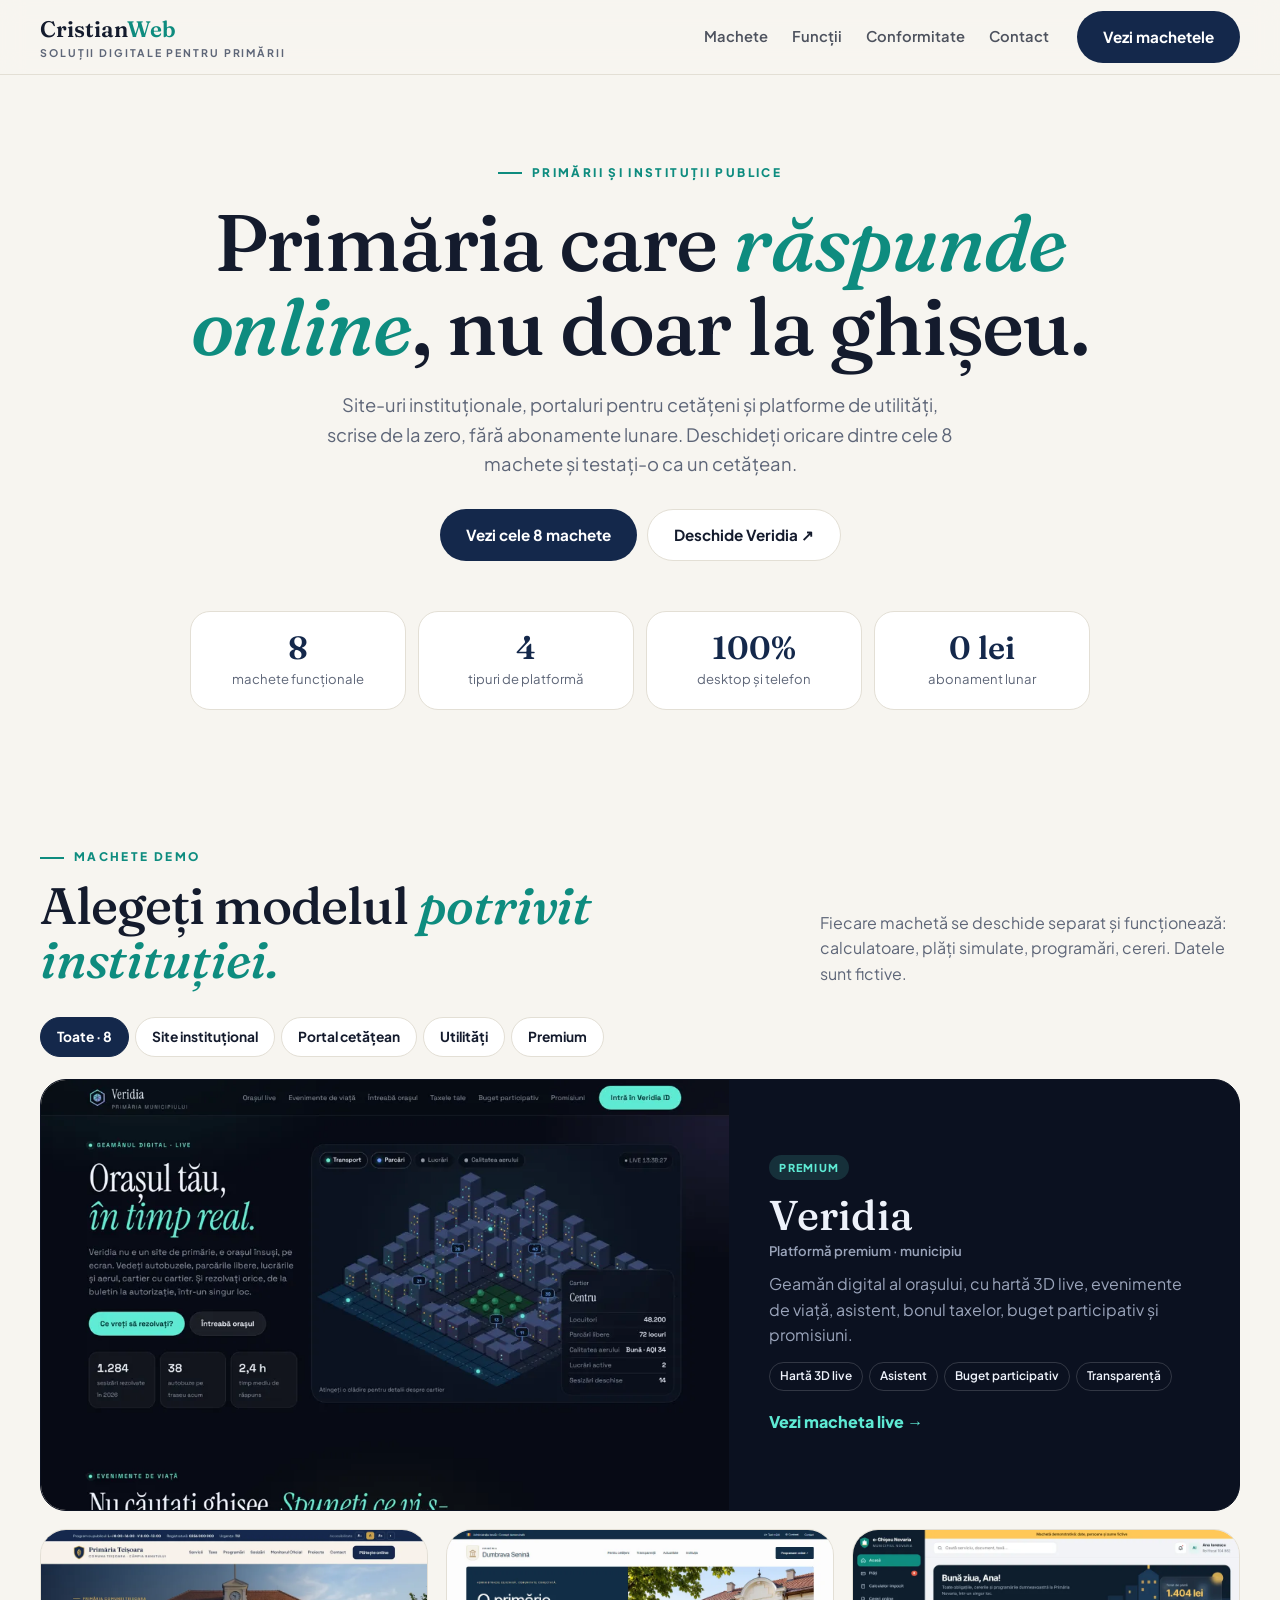
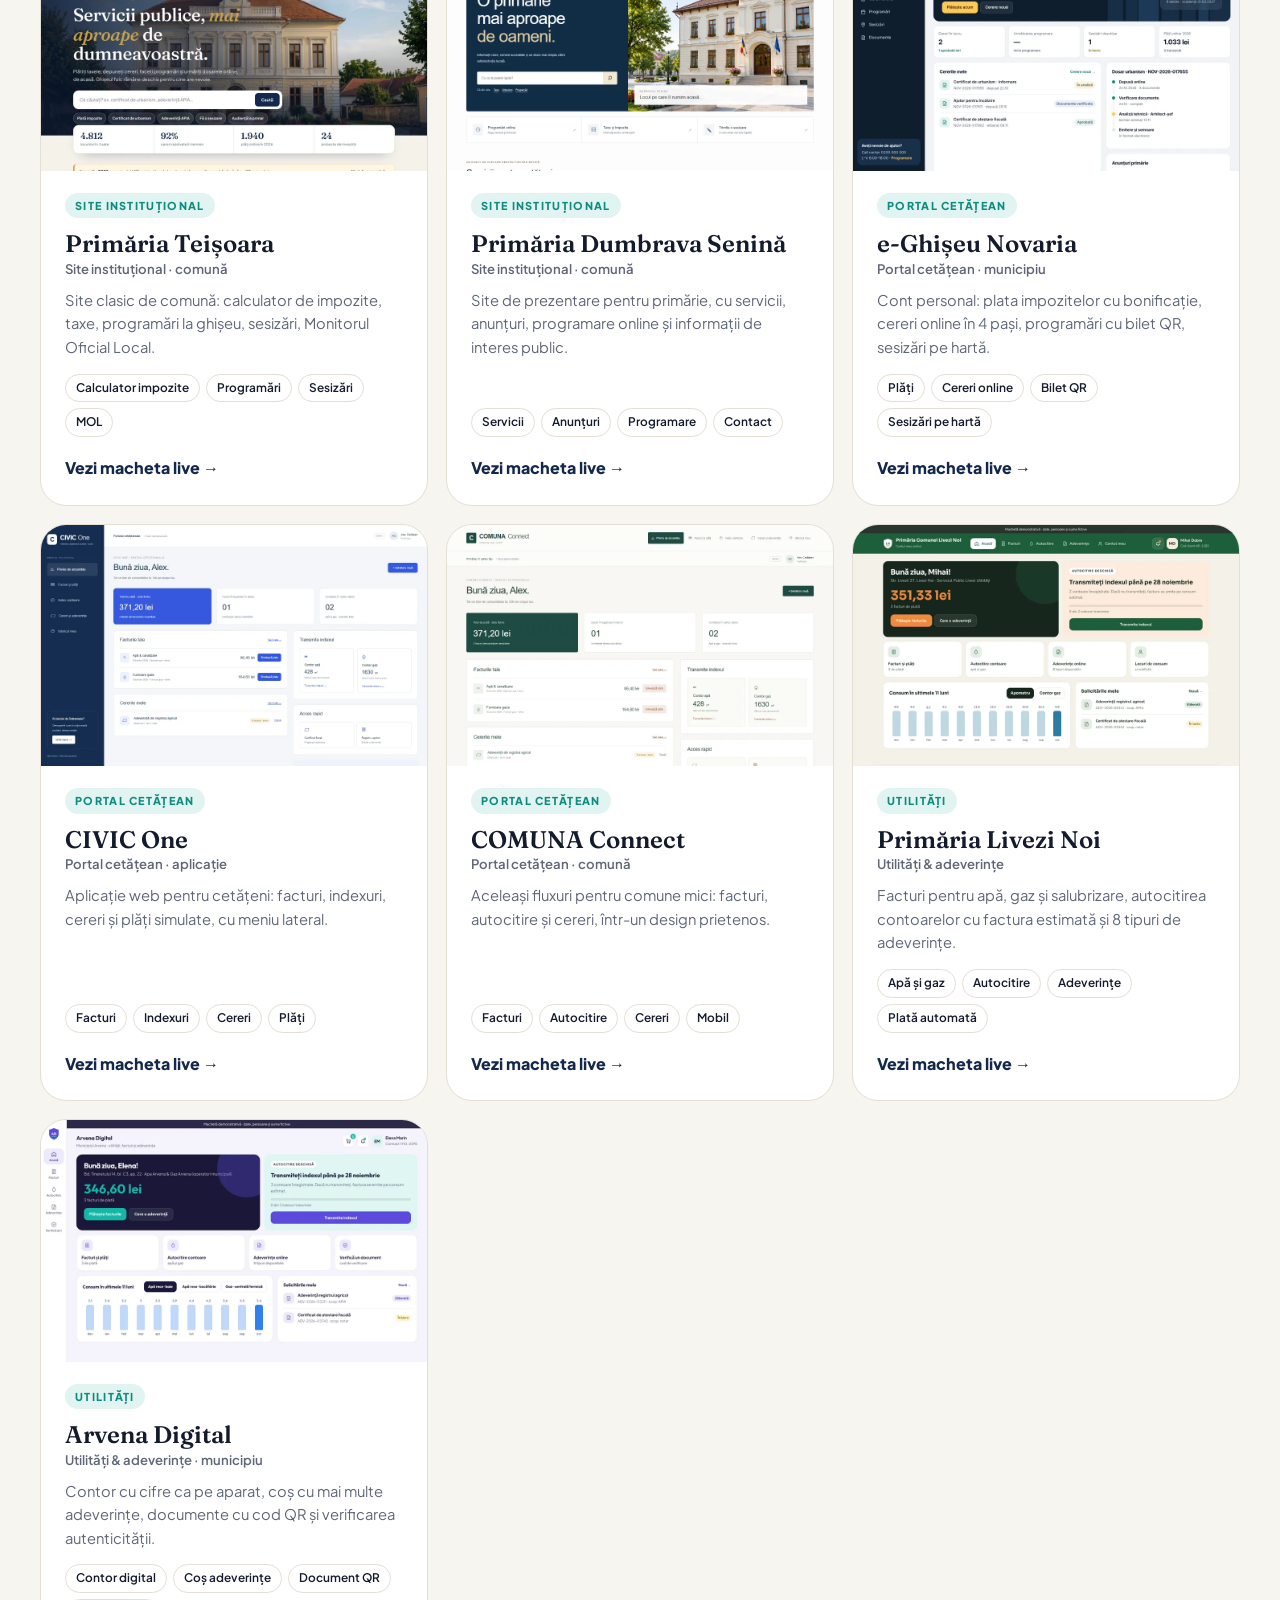
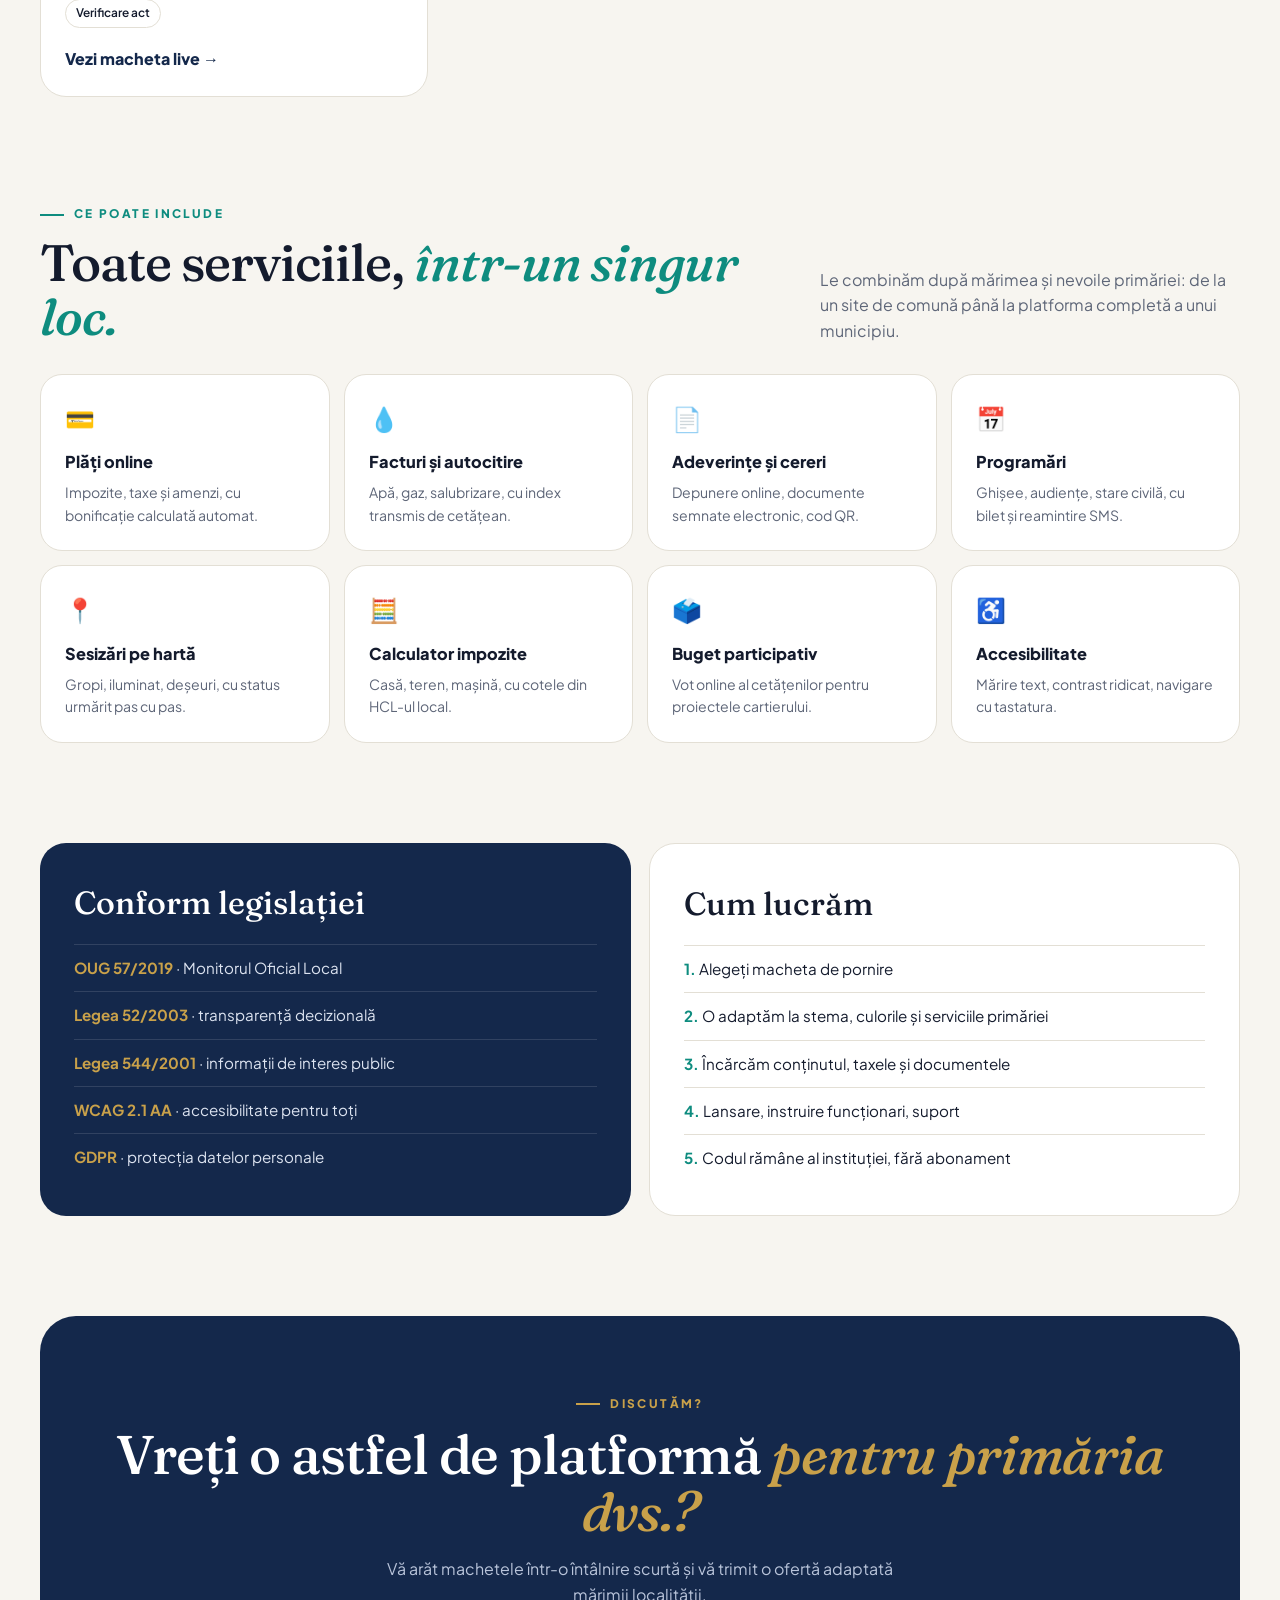
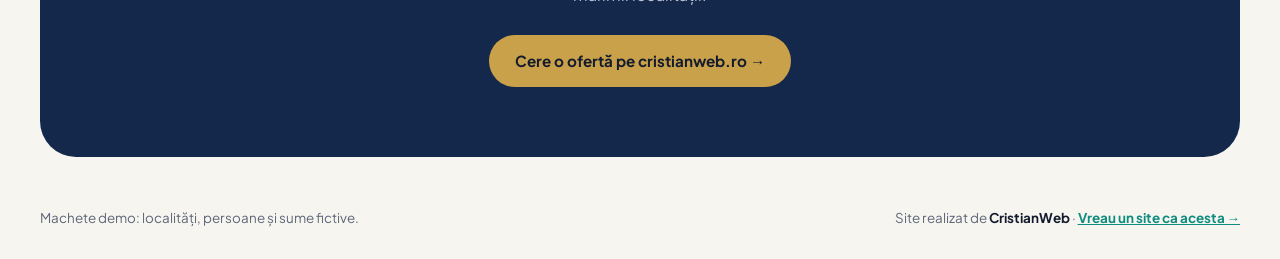
==== index.html @ fa4a3ae9 "Site machete primării" ====
<!DOCTYPE html><html lang="ro"><head><meta charset="utf-8"><meta name="viewport" content="width=device-width,initial-scale=1"><meta name="robots" content="noindex,nofollow"><title>Machete pentru primării — CristianWeb</title><meta name="description" content="8 machete demo pentru primării: site-uri instituționale, portaluri cetățean, utilități și o platformă premium."><style>@font-face{font-family:'Fra';font-style:normal;font-weight:500;font-display:swap;src:url([data-uri]) format('woff2');unicode-range:U+0100-02BA,U+02BD-02C5,U+02C7-02CC,U+02CE-02D7,U+02DD-02FF,U+0304,U+0308,U+0329,U+1D00-1DBF,U+1E00-1E9F,U+1EF2-1EFF,U+2020,U+20A0-20AB,U+20AD-20C0,U+2113,U+2C60-2C7F,U+A720-A7FF;}
@font-face{font-family:'Fra';font-style:normal;font-weight:500;font-display:swap;src:url([data-uri]) format('woff2');unicode-range:U+0000-00FF,U+0131,U+0152-0153,U+02BB-02BC,U+02C6,U+02DA,U+02DC,U+0304,U+0308,U+0329,U+2000-206F,U+20AC,U+2122,U+2191,U+2193,U+2212,U+2215,U+FEFF,U+FFFD;}
@font-face{font-family:'Fra';font-style:normal;font-weight:600;font-display:swap;src:url([data-uri]) format('woff2');unicode-range:U+0100-02BA,U+02BD-02C5,U+02C7-02CC,U+02CE-02D7,U+02DD-02FF,U+0304,U+0308,U+0329,U+1D00-1DBF,U+1E00-1E9F,U+1EF2-1EFF,U+2020,U+20A0-20AB,U+20AD-20C0,U+2113,U+2C60-2C7F,U+A720-A7FF;}
@font-face{font-family:'Fra';font-style:normal;font-weight:600;font-display:swap;src:url([data-uri]) format('woff2');unicode-range:U+0000-00FF,U+0131,U+0152-0153,U+02BB-02BC,U+02C6,U+02DA,U+02DC,U+0304,U+0308,U+0329,U+2000-206F,U+20AC,U+2122,U+2191,U+2193,U+2212,U+2215,U+FEFF,U+FFFD;}
@font-face{font-family:'Fra';font-style:italic;font-weight:500;font-display:swap;src:url([data-uri]) format('woff2');unicode-range:U+0100-02BA,U+02BD-02C5,U+02C7-02CC,U+02CE-02D7,U+02DD-02FF,U+0304,U+0308,U+0329,U+1D00-1DBF,U+1E00-1E9F,U+1EF2-1EFF,U+2020,U+20A0-20AB,U+20AD-20C0,U+2113,U+2C60-2C7F,U+A720-A7FF;}
@font-face{font-family:'Fra';font-style:italic;font-weight:500;font-display:swap;src:url([data-uri]) format('woff2');unicode-range:U+0000-00FF,U+0131,U+0152-0153,U+02BB-02BC,U+02C6,U+02DA,U+02DC,U+0304,U+0308,U+0329,U+2000-206F,U+20AC,U+2122,U+2191,U+2193,U+2212,U+2215,U+FEFF,U+FFFD;}
@font-face{font-family:'PJ';font-style:normal;font-weight:400;font-display:swap;src:url([data-uri]) format('woff2');unicode-range:U+0100-02BA,U+02BD-02C5,U+02C7-02CC,U+02CE-02D7,U+02DD-02FF,U+0304,U+0308,U+0329,U+1D00-1DBF,U+1E00-1E9F,U+1EF2-1EFF,U+2020,U+20A0-20AB,U+20AD-20C0,U+2113,U+2C60-2C7F,U+A720-A7FF;}
@font-face{font-family:'PJ';font-style:normal;font-weight:400;font-display:swap;src:url([data-uri]) format('woff2');unicode-range:U+0000-00FF,U+0131,U+0152-0153,U+02BB-02BC,U+02C6,U+02DA,U+02DC,U+0304,U+0308,U+0329,U+2000-206F,U+20AC,U+2122,U+2191,U+2193,U+2212,U+2215,U+FEFF,U+FFFD;}
@font-face{font-family:'PJ';font-style:normal;font-weight:500;font-display:swap;src:url([data-uri]) format('woff2');unicode-range:U+0100-02BA,U+02BD-02C5,U+02C7-02CC,U+02CE-02D7,U+02DD-02FF,U+0304,U+0308,U+0329,U+1D00-1DBF,U+1E00-1E9F,U+1EF2-1EFF,U+2020,U+20A0-20AB,U+20AD-20C0,U+2113,U+2C60-2C7F,U+A720-A7FF;}
@font-face{font-family:'PJ';font-style:normal;font-weight:500;font-display:swap;src:url([data-uri]) format('woff2');unicode-range:U+0000-00FF,U+0131,U+0152-0153,U+02BB-02BC,U+02C6,U+02DA,U+02DC,U+0304,U+0308,U+0329,U+2000-206F,U+20AC,U+2122,U+2191,U+2193,U+2212,U+2215,U+FEFF,U+FFFD;}
@font-face{font-family:'PJ';font-style:normal;font-weight:600;font-display:swap;src:url([data-uri]) format('woff2');unicode-range:U+0100-02BA,U+02BD-02C5,U+02C7-02CC,U+02CE-02D7,U+02DD-02FF,U+0304,U+0308,U+0329,U+1D00-1DBF,U+1E00-1E9F,U+1EF2-1EFF,U+2020,U+20A0-20AB,U+20AD-20C0,U+2113,U+2C60-2C7F,U+A720-A7FF;}
@font-face{font-family:'PJ';font-style:normal;font-weight:600;font-display:swap;src:url([data-uri]) format('woff2');unicode-range:U+0000-00FF,U+0131,U+0152-0153,U+02BB-02BC,U+02C6,U+02DA,U+02DC,U+0304,U+0308,U+0329,U+2000-206F,U+20AC,U+2122,U+2191,U+2193,U+2212,U+2215,U+FEFF,U+FFFD;}
@font-face{font-family:'PJ';font-style:normal;font-weight:700;font-display:swap;src:url([data-uri]) format('woff2');unicode-range:U+0100-02BA,U+02BD-02C5,U+02C7-02CC,U+02CE-02D7,U+02DD-02FF,U+0304,U+0308,U+0329,U+1D00-1DBF,U+1E00-1E9F,U+1EF2-1EFF,U+2020,U+20A0-20AB,U+20AD-20C0,U+2113,U+2C60-2C7F,U+A720-A7FF;}
@font-face{font-family:'PJ';font-style:normal;font-weight:700;font-display:swap;src:url([data-uri]) format('woff2');unicode-range:U+0000-00FF,U+0131,U+0152-0153,U+02BB-02BC,U+02C6,U+02DA,U+02DC,U+0304,U+0308,U+0329,U+2000-206F,U+20AC,U+2122,U+2191,U+2193,U+2212,U+2215,U+FEFF,U+FFFD;}
@font-face{font-family:'PJ';font-style:normal;font-weight:800;font-display:swap;src:url([data-uri]) format('woff2');unicode-range:U+0100-02BA,U+02BD-02C5,U+02C7-02CC,U+02CE-02D7,U+02DD-02FF,U+0304,U+0308,U+0329,U+1D00-1DBF,U+1E00-1E9F,U+1EF2-1EFF,U+2020,U+20A0-20AB,U+20AD-20C0,U+2113,U+2C60-2C7F,U+A720-A7FF;}
@font-face{font-family:'PJ';font-style:normal;font-weight:800;font-display:swap;src:url([data-uri]) format('woff2');unicode-range:U+0000-00FF,U+0131,U+0152-0153,U+02BB-02BC,U+02C6,U+02DA,U+02DC,U+0304,U+0308,U+0329,U+2000-206F,U+20AC,U+2122,U+2191,U+2193,U+2212,U+2215,U+FEFF,U+FFFD;}

:root{--bg:#F7F5F0;--sf:#fff;--tx:#141B2D;--mu:#5E6678;--ln:#E3DFD5;--nv:#14284B;--ac:#0E8C7F;--acl:#E2F4F1;--go:#C9A14A}
*,*::before,*::after{box-sizing:border-box}html{scroll-behavior:smooth}
body{margin:0;background:var(--bg);color:var(--tx);font-family:PJ,sans-serif;font-size:16px;line-height:1.6;-webkit-font-smoothing:antialiased}
h1,h2,h3,p{margin:0}a{color:inherit}button{font:inherit;cursor:pointer;color:inherit}:focus-visible{outline:3px solid var(--go);outline-offset:2px}
.sf{font-family:Fra,serif;font-weight:500;letter-spacing:-.02em;line-height:1.05}.sf em{font-style:italic;color:var(--ac)}
.wrap{max-width:1280px;margin:0 auto;padding:0 40px}
.ey{display:inline-flex;align-items:center;gap:10px;font-size:.74rem;letter-spacing:.2em;text-transform:uppercase;font-weight:800;color:var(--ac)}.ey::before{content:"";width:24px;height:2px;background:currentColor}
.btn{display:inline-flex;align-items:center;justify-content:center;gap:10px;height:52px;padding:0 26px;border-radius:99px;border:0;font-weight:700;font-size:.95rem;white-space:nowrap;text-decoration:none;transition:.2s}
.btn-n{background:var(--nv);color:#fff}.btn-n:hover{background:#1D3A6B}.btn-o{border:1.5px solid var(--ln);background:var(--sf)}
.nv{position:sticky;top:0;z-index:40;background:rgba(247,245,240,.88);backdrop-filter:blur(12px);border-bottom:1px solid var(--ln)}.nv .wrap{height:74px;display:flex;align-items:center;gap:28px}
.lg{margin-right:auto;text-decoration:none;font-family:Fra,serif;font-weight:600;font-size:1.4rem}.lg span{color:var(--ac)}.lg small{display:block;font-family:PJ;font-size:.66rem;letter-spacing:.18em;text-transform:uppercase;color:var(--mu);font-weight:700;margin-top:-2px}
.lk{display:flex;gap:24px;font-size:.92rem;font-weight:600}.lk a{text-decoration:none;opacity:.75}.lk a:hover{opacity:1}
.hb{display:none;width:46px;height:46px;border-radius:14px;border:1px solid var(--ln);background:var(--sf);flex-direction:column;gap:4px;align-items:center;justify-content:center}.hb i{width:18px;height:2px;background:var(--tx)}
.mm{position:fixed;inset:0;z-index:90;background:var(--nv);color:#fff;display:none;flex-direction:column;padding:20px 22px 30px}.mm.on{display:flex}.mm .x{align-self:flex-end;width:46px;height:46px;border-radius:50%;border:1px solid rgba(255,255,255,.3);background:none;color:#fff;font-size:1.2rem}
.mm nav{display:flex;flex-direction:column;margin-top:20px}.mm nav a{font-family:Fra,serif;font-size:2.2rem;text-decoration:none;padding:8px 0;border-bottom:1px solid rgba(255,255,255,.14)}.mm .btn{margin-top:auto;background:var(--go);color:var(--tx)}
.hero{padding:80px 0 30px;text-align:center}.hero h1{font-size:5rem;max-width:1000px;margin:18px auto 22px}.hero p{font-size:1.15rem;color:var(--mu);max-width:640px;margin:0 auto}
.hero .b{display:flex;gap:10px;justify-content:center;flex-wrap:wrap;margin-top:30px}
.st{display:grid;grid-template-columns:repeat(4,minmax(0,1fr));gap:12px;max-width:900px;margin:50px auto 0}.st div{background:var(--sf);border:1px solid var(--ln);border-radius:20px;padding:18px}.st b{display:block;font-family:Fra,serif;font-size:2rem;color:var(--nv);line-height:1.1}.st span{font-size:.82rem;color:var(--mu)}
section{padding:100px 0 0}.sh{display:flex;justify-content:space-between;align-items:flex-end;gap:40px;margin-bottom:30px}.sh h2{font-size:3.2rem;margin-top:12px;max-width:720px}.sh p{color:var(--mu);max-width:420px}
.flt{display:flex;gap:6px;flex-wrap:wrap;margin-bottom:22px}.flt button{height:40px;padding:0 16px;border-radius:99px;border:1.5px solid var(--ln);background:var(--sf);font-weight:700;font-size:.86rem}.flt button.on{background:var(--nv);border-color:var(--nv);color:#fff}
.gr{display:grid;grid-template-columns:repeat(3,minmax(0,1fr));gap:18px}
.cd{background:var(--sf);border:1px solid var(--ln);border-radius:26px;overflow:hidden;display:flex;flex-direction:column;transition:.25s}.cd:hover{transform:translateY(-4px);box-shadow:0 30px 60px -36px rgba(20,40,75,.45)}
.cd .sh{display:block;position:relative;margin:0;aspect-ratio:1.6;overflow:hidden;background:#E9E5DA}.cd img{width:100%;height:100%;object-fit:cover;object-position:top;display:block;transition:transform .6s}.cd:hover img{transform:scale(1.04)}
.cd .op{position:absolute;right:14px;bottom:14px;background:rgba(20,40,75,.9);color:#fff;font-size:.8rem;font-weight:700;padding:8px 14px;border-radius:99px;opacity:0;transition:.25s}.cd:hover .op{opacity:1}
.bd{padding:22px 24px 24px;display:flex;flex-direction:column;flex:1}.ct{align-self:flex-start;font-size:.68rem;font-weight:800;letter-spacing:.12em;text-transform:uppercase;background:var(--acl);color:var(--ac);border-radius:99px;padding:4px 10px;margin-bottom:12px}
.bd h3{font-family:Fra,serif;font-weight:600;font-size:1.5rem;line-height:1.15}.bd small{color:var(--mu);font-size:.82rem;font-weight:600}.bd p{color:var(--mu);font-size:.92rem;margin-top:10px;flex:1}
.tg{display:flex;flex-wrap:wrap;gap:6px;margin-top:14px}.tg span{font-size:.74rem;font-weight:600;border:1px solid var(--ln);border-radius:99px;padding:4px 10px}
.ln{margin-top:18px;font-weight:800;color:var(--nv);text-decoration:none}.ln:hover{color:var(--ac)}
.cd.big{grid-column:1/-1;display:grid;grid-template-columns:minmax(0,1.35fr) minmax(0,1fr);background:#0B1120;color:#EEF2FA;border-color:#0B1120}
.cd.big .sh{aspect-ratio:auto;min-height:420px}.cd.big .bd{padding:40px;justify-content:center}.cd.big .ct{background:rgba(94,234,212,.14);color:#5EEAD4}.cd.big h3{font-size:2.6rem;font-weight:500}.cd.big small,.cd.big p{color:#9AA4BA}.cd.big p{flex:none;font-size:1rem}
.cd.big .tg span{border-color:rgba(255,255,255,.16)}.cd.big .ln{color:#5EEAD4}.cd.hide{display:none}
.ft{display:grid;grid-template-columns:repeat(4,minmax(0,1fr));gap:14px}.ft div{background:var(--sf);border:1px solid var(--ln);border-radius:22px;padding:24px}.ft i{font-style:normal;font-size:1.5rem}.ft h3{font-size:1.02rem;font-weight:800;margin:12px 0 6px}.ft p{font-size:.88rem;color:var(--mu)}
.lw{display:grid;grid-template-columns:minmax(0,1fr) minmax(0,1fr);gap:18px}.lw div{background:var(--nv);color:#DCE3F0;border-radius:26px;padding:34px}.lw h3{font-family:Fra,serif;font-size:2rem;color:#fff;margin-bottom:16px;font-weight:500}
.lw ul{list-style:none;padding:0;margin:0}.lw li{padding:11px 0;border-top:1px solid rgba(255,255,255,.12);font-size:.95rem}.lw li b{color:var(--go)}
.lw div:last-child{background:var(--sf);color:var(--tx);border:1px solid var(--ln)}.lw div:last-child h3{color:var(--tx)}.lw div:last-child li{border-color:var(--ln)}.lw div:last-child li b{color:var(--ac)}
.cta{margin:100px 0 0;background:var(--nv);color:#fff;border-radius:36px;padding:70px 40px;text-align:center}.cta h2{font-size:3.4rem}.cta h2 em{color:var(--go)}.cta p{color:#B9C4DA;max-width:560px;margin:16px auto 28px}.cta .btn{background:var(--go);color:var(--tx)}
footer{padding:50px 0 30px;font-size:.84rem;color:var(--mu)}footer .wrap{display:flex;justify-content:space-between;gap:16px;flex-wrap:wrap}footer b{color:var(--tx)}footer a{color:var(--ac);font-weight:700}
@media(max-width:1100px){.gr{grid-template-columns:repeat(2,minmax(0,1fr))}.ft{grid-template-columns:repeat(2,minmax(0,1fr))}.cd.big{grid-template-columns:minmax(0,1fr)}.cd.big .sh{min-height:0;aspect-ratio:1.6}}
@media(max-width:980px){.wrap{padding:0 16px}.lk,.nv .btn{display:none}.hb{display:flex}.nv .wrap{height:64px}
.hero{padding:50px 0 10px}.hero h1{font-size:2.7rem}.hero p{font-size:1rem}.st{grid-template-columns:repeat(2,minmax(0,1fr));margin-top:34px}.st b{font-size:1.6rem}
section{padding-top:70px}.sh{flex-direction:column;align-items:flex-start;gap:10px}.sh h2{font-size:2.3rem}
.gr,.ft,.lw{grid-template-columns:minmax(0,1fr)}.cd.big .bd{padding:24px}.cd.big h3{font-size:2rem}.cd .op{opacity:1}.lw div{padding:24px}
.cta{padding:48px 20px;margin-top:70px;border-radius:26px}.cta h2{font-size:2.3rem}}
</style></head><body><header class="nv"><div class="wrap"><a class="lg" href="#">Cristian<span>Web</span><small>Soluții digitale pentru primării</small></a>
<nav class="lk"><a href="#machete">Machete</a><a href="#functii">Funcții</a><a href="#conformitate">Conformitate</a><a href="#contact">Contact</a></nav>
<a class="btn btn-n" href="#machete">Vezi machetele</a><button class="hb" id="hb" aria-label="Meniu"><i></i><i></i><i></i></button></div></header>
<div class="mm" id="mm"><button class="x" id="mx" aria-label="Închide">✕</button><nav><a href="#machete">Machete</a><a href="#functii">Funcții</a><a href="#conformitate">Conformitate</a><a href="#contact">Contact</a></nav><a class="btn" href="https://cristianweb.ro" target="_blank" rel="noopener">Cere o ofertă</a></div>
<main><div class="hero"><div class="wrap"><span class="ey">Primării și instituții publice</span><h1 class="sf">Primăria care <em>răspunde online</em>, nu doar la ghișeu.</h1>
<p>Site-uri instituționale, portaluri pentru cetățeni și platforme de utilități, scrise de la zero, fără abonamente lunare. Deschideți oricare dintre cele 8 machete și testați-o ca un cetățean.</p>
<div class="b"><a class="btn btn-n" href="#machete">Vezi cele 8 machete</a><a class="btn btn-o" href="veridia/" target="_blank" rel="noopener">Deschide Veridia ↗</a></div>
<div class="st"><div><b>8</b><span>machete funcționale</span></div><div><b>4</b><span>tipuri de platformă</span></div><div><b>100%</b><span>desktop și telefon</span></div><div><b>0 lei</b><span>abonament lunar</span></div></div></div></div>

<section id="machete"><div class="wrap"><div class="sh"><div><span class="ey">Machete demo</span><h2 class="sf">Alegeți modelul <em>potrivit instituției.</em></h2></div><p>Fiecare machetă se deschide separat și funcționează: calculatoare, plăți simulate, programări, cereri. Datele sunt fictive.</p></div>
<div class="flt" id="flt"><button class="on" data-f="all">Toate · 8</button><button data-f="site">Site instituțional</button><button data-f="app">Portal cetățean</button><button data-f="util">Utilități</button><button data-f="prem">Premium</button></div>
<div class="gr" id="gr"><article class="cd big" data-c="prem"><a class="sh" href="veridia/" target="_blank" rel="noopener"><img src="thumbs/veridia.webp" alt="Captură machetă Veridia" loading="lazy" width="960" height="600"><span class="op">Deschide demo ↗</span></a>
<div class="bd"><span class="ct">Premium</span><h3>Veridia</h3><small>Platformă premium · municipiu</small><p>Geamăn digital al orașului, cu hartă 3D live, evenimente de viață, asistent, bonul taxelor, buget participativ și promisiuni.</p><div class="tg"><span>Hartă 3D live</span><span>Asistent</span><span>Buget participativ</span><span>Transparență</span></div><a class="ln" href="veridia/" target="_blank" rel="noopener">Vezi macheta live →</a></div></article><article class="cd" data-c="site"><a class="sh" href="teisoara/" target="_blank" rel="noopener"><img src="thumbs/teisoara.webp" alt="Captură machetă Primăria Teișoara" loading="lazy" width="960" height="600"><span class="op">Deschide demo ↗</span></a>
<div class="bd"><span class="ct">Site instituțional</span><h3>Primăria Teișoara</h3><small>Site instituțional · comună</small><p>Site clasic de comună: calculator de impozite, taxe, programări la ghișeu, sesizări, Monitorul Oficial Local.</p><div class="tg"><span>Calculator impozite</span><span>Programări</span><span>Sesizări</span><span>MOL</span></div><a class="ln" href="teisoara/" target="_blank" rel="noopener">Vezi macheta live →</a></div></article><article class="cd" data-c="site"><a class="sh" href="dumbrava-senina/" target="_blank" rel="noopener"><img src="thumbs/dumbrava-senina.webp" alt="Captură machetă Primăria Dumbrava Senină" loading="lazy" width="960" height="600"><span class="op">Deschide demo ↗</span></a>
<div class="bd"><span class="ct">Site instituțional</span><h3>Primăria Dumbrava Senină</h3><small>Site instituțional · comună</small><p>Site de prezentare pentru primărie, cu servicii, anunțuri, programare online și informații de interes public.</p><div class="tg"><span>Servicii</span><span>Anunțuri</span><span>Programare</span><span>Contact</span></div><a class="ln" href="dumbrava-senina/" target="_blank" rel="noopener">Vezi macheta live →</a></div></article><article class="cd" data-c="app"><a class="sh" href="novaria/" target="_blank" rel="noopener"><img src="thumbs/novaria.webp" alt="Captură machetă e-Ghișeu Novaria" loading="lazy" width="960" height="600"><span class="op">Deschide demo ↗</span></a>
<div class="bd"><span class="ct">Portal cetățean</span><h3>e-Ghișeu Novaria</h3><small>Portal cetățean · municipiu</small><p>Cont personal: plata impozitelor cu bonificație, cereri online în 4 pași, programări cu bilet QR, sesizări pe hartă.</p><div class="tg"><span>Plăți</span><span>Cereri online</span><span>Bilet QR</span><span>Sesizări pe hartă</span></div><a class="ln" href="novaria/" target="_blank" rel="noopener">Vezi macheta live →</a></div></article><article class="cd" data-c="app"><a class="sh" href="civic-one/" target="_blank" rel="noopener"><img src="thumbs/civic-one.webp" alt="Captură machetă CIVIC One" loading="lazy" width="960" height="600"><span class="op">Deschide demo ↗</span></a>
<div class="bd"><span class="ct">Portal cetățean</span><h3>CIVIC One</h3><small>Portal cetățean · aplicație</small><p>Aplicație web pentru cetățeni: facturi, indexuri, cereri și plăți simulate, cu meniu lateral.</p><div class="tg"><span>Facturi</span><span>Indexuri</span><span>Cereri</span><span>Plăți</span></div><a class="ln" href="civic-one/" target="_blank" rel="noopener">Vezi macheta live →</a></div></article><article class="cd" data-c="app"><a class="sh" href="comuna-connect/" target="_blank" rel="noopener"><img src="thumbs/comuna-connect.webp" alt="Captură machetă COMUNA Connect" loading="lazy" width="960" height="600"><span class="op">Deschide demo ↗</span></a>
<div class="bd"><span class="ct">Portal cetățean</span><h3>COMUNA Connect</h3><small>Portal cetățean · comună</small><p>Aceleași fluxuri pentru comune mici: facturi, autocitire și cereri, într-un design prietenos.</p><div class="tg"><span>Facturi</span><span>Autocitire</span><span>Cereri</span><span>Mobil</span></div><a class="ln" href="comuna-connect/" target="_blank" rel="noopener">Vezi macheta live →</a></div></article><article class="cd" data-c="util"><a class="sh" href="livezi-noi/" target="_blank" rel="noopener"><img src="thumbs/livezi-noi.webp" alt="Captură machetă Primăria Livezi Noi" loading="lazy" width="960" height="600"><span class="op">Deschide demo ↗</span></a>
<div class="bd"><span class="ct">Utilități</span><h3>Primăria Livezi Noi</h3><small>Utilități & adeverințe</small><p>Facturi pentru apă, gaz și salubrizare, autocitirea contoarelor cu factura estimată și 8 tipuri de adeverințe.</p><div class="tg"><span>Apă și gaz</span><span>Autocitire</span><span>Adeverințe</span><span>Plată automată</span></div><a class="ln" href="livezi-noi/" target="_blank" rel="noopener">Vezi macheta live →</a></div></article><article class="cd" data-c="util"><a class="sh" href="arvena/" target="_blank" rel="noopener"><img src="thumbs/arvena.webp" alt="Captură machetă Arvena Digital" loading="lazy" width="960" height="600"><span class="op">Deschide demo ↗</span></a>
<div class="bd"><span class="ct">Utilități</span><h3>Arvena Digital</h3><small>Utilități & adeverințe · municipiu</small><p>Contor cu cifre ca pe aparat, coș cu mai multe adeverințe, documente cu cod QR și verificarea autenticității.</p><div class="tg"><span>Contor digital</span><span>Coș adeverințe</span><span>Document QR</span><span>Verificare act</span></div><a class="ln" href="arvena/" target="_blank" rel="noopener">Vezi macheta live →</a></div></article></div></div></section>

<section id="functii"><div class="wrap"><div class="sh"><div><span class="ey">Ce poate include</span><h2 class="sf">Toate serviciile, <em>într-un singur loc.</em></h2></div><p>Le combinăm după mărimea și nevoile primăriei: de la un site de comună până la platforma completă a unui municipiu.</p></div>
<div class="ft"><div><i>💳</i><h3>Plăți online</h3><p>Impozite, taxe și amenzi, cu bonificație calculată automat.</p></div><div><i>💧</i><h3>Facturi și autocitire</h3><p>Apă, gaz, salubrizare, cu index transmis de cetățean.</p></div><div><i>📄</i><h3>Adeverințe și cereri</h3><p>Depunere online, documente semnate electronic, cod QR.</p></div><div><i>📅</i><h3>Programări</h3><p>Ghișee, audiențe, stare civilă, cu bilet și reamintire SMS.</p></div><div><i>📍</i><h3>Sesizări pe hartă</h3><p>Gropi, iluminat, deșeuri, cu status urmărit pas cu pas.</p></div><div><i>🧮</i><h3>Calculator impozite</h3><p>Casă, teren, mașină, cu cotele din HCL-ul local.</p></div><div><i>🗳️</i><h3>Buget participativ</h3><p>Vot online al cetățenilor pentru proiectele cartierului.</p></div><div><i>♿</i><h3>Accesibilitate</h3><p>Mărire text, contrast ridicat, navigare cu tastatura.</p></div></div></div></section>

<section id="conformitate"><div class="wrap"><div class="lw"><div><h3>Conform legislației</h3><ul><li><b>OUG 57/2019</b> · Monitorul Oficial Local</li><li><b>Legea 52/2003</b> · transparență decizională</li><li><b>Legea 544/2001</b> · informații de interes public</li><li><b>WCAG 2.1 AA</b> · accesibilitate pentru toți</li><li><b>GDPR</b> · protecția datelor personale</li></ul></div>
<div><h3>Cum lucrăm</h3><ul><li><b>1.</b> Alegeți macheta de pornire</li><li><b>2.</b> O adaptăm la stema, culorile și serviciile primăriei</li><li><b>3.</b> Încărcăm conținutul, taxele și documentele</li><li><b>4.</b> Lansare, instruire funcționari, suport</li><li><b>5.</b> Codul rămâne al instituției, fără abonament</li></ul></div></div>
<div class="cta" id="contact"><span class="ey" style="color:var(--go)">Discutăm?</span><h2 class="sf" style="margin-top:12px">Vreți o astfel de platformă <em>pentru primăria dvs.?</em></h2><p>Vă arăt machetele într-o întâlnire scurtă și vă trimit o ofertă adaptată mărimii localității.</p><a class="btn" href="https://cristianweb.ro" target="_blank" rel="noopener">Cere o ofertă pe cristianweb.ro →</a></div></div></section></main>
<footer><div class="wrap"><span>Machete demo: localități, persoane și sume fictive.</span><span>Site realizat de <b>CristianWeb</b> · <a href="https://cristianweb.ro" target="_blank" rel="noopener">Vreau un site ca acesta →</a></span></div></footer><script>const $=s=>document.querySelector(s),$$=s=>[...document.querySelectorAll(s)];
$('#hb').onclick=()=>$('#mm').classList.add('on');$('#mx').onclick=()=>$('#mm').classList.remove('on');$$('#mm a').forEach(a=>a.onclick=()=>$('#mm').classList.remove('on'));
$$('#flt button').forEach(b=>b.onclick=()=>{$$('#flt button').forEach(x=>x.classList.toggle('on',x===b));$$('.cd').forEach(c=>c.classList.toggle('hide',b.dataset.f!=='all'&&c.dataset.c!==b.dataset.f))});</script></body></html>
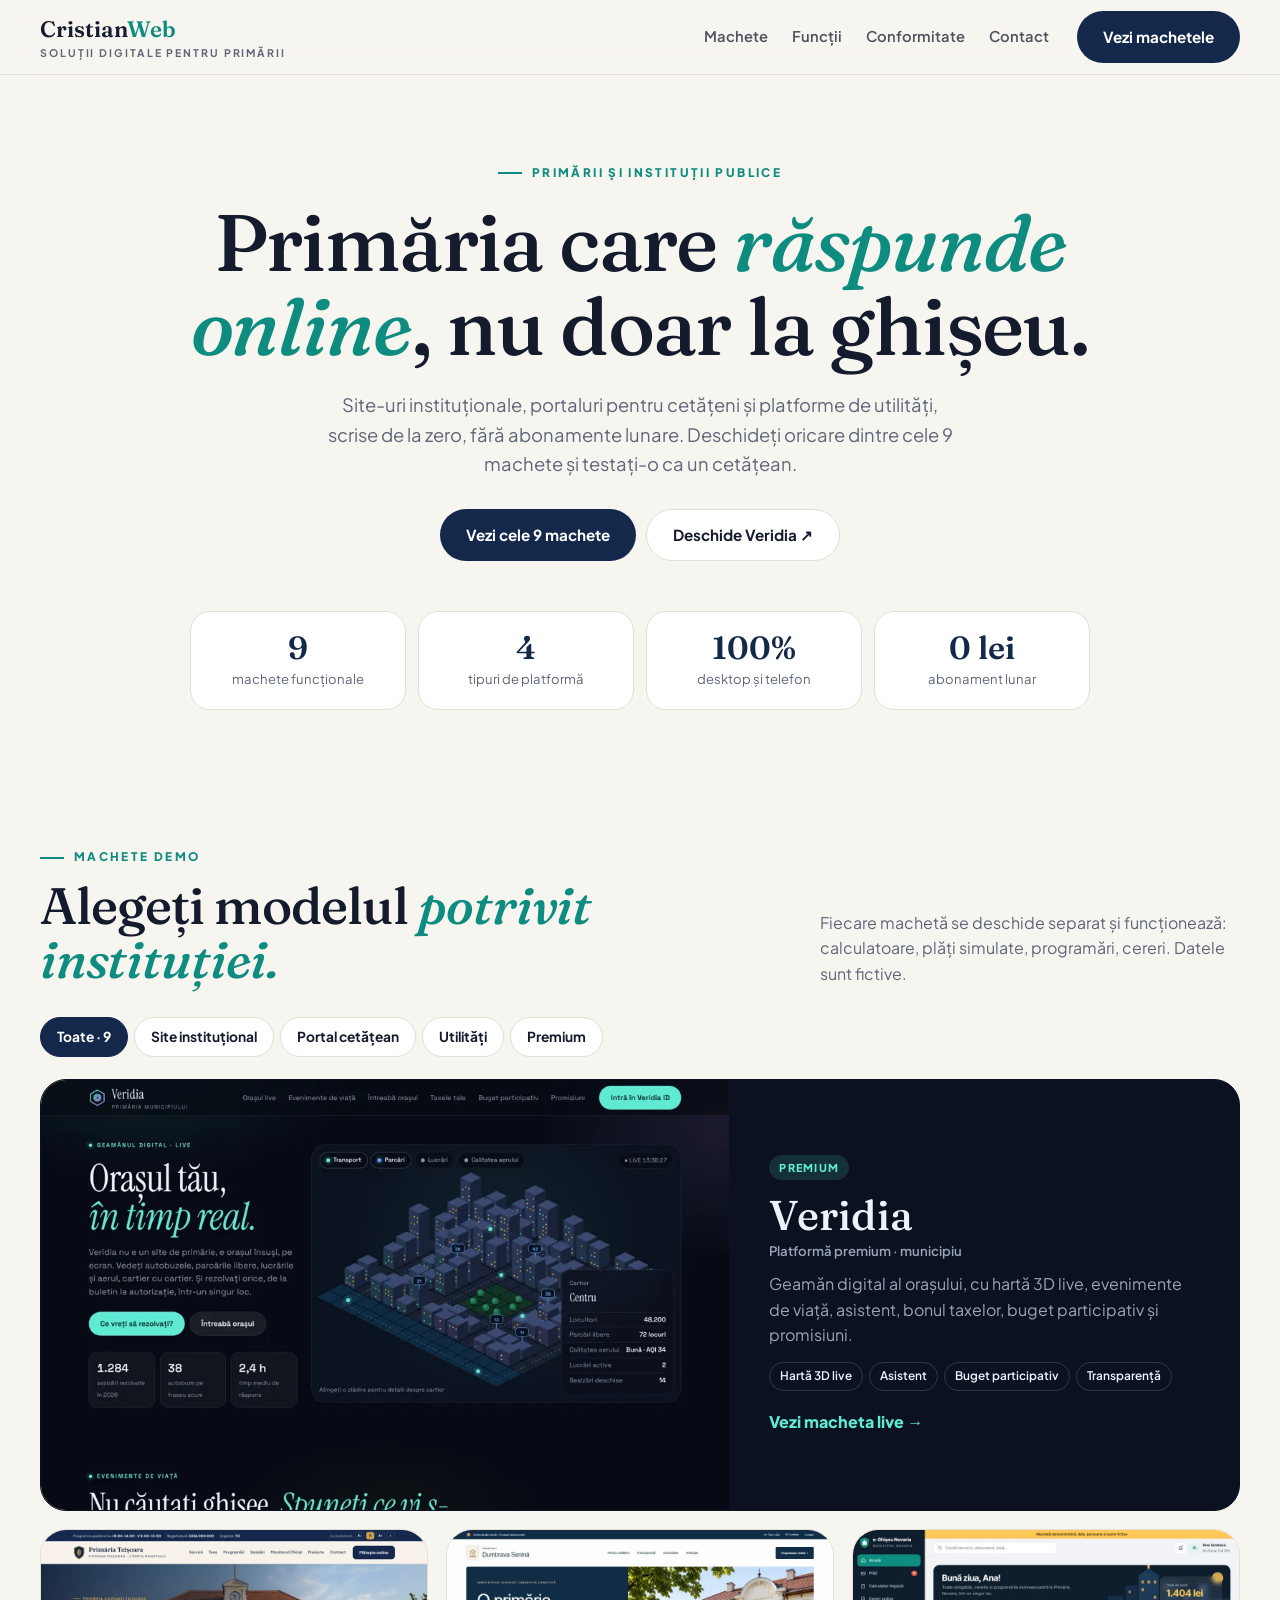
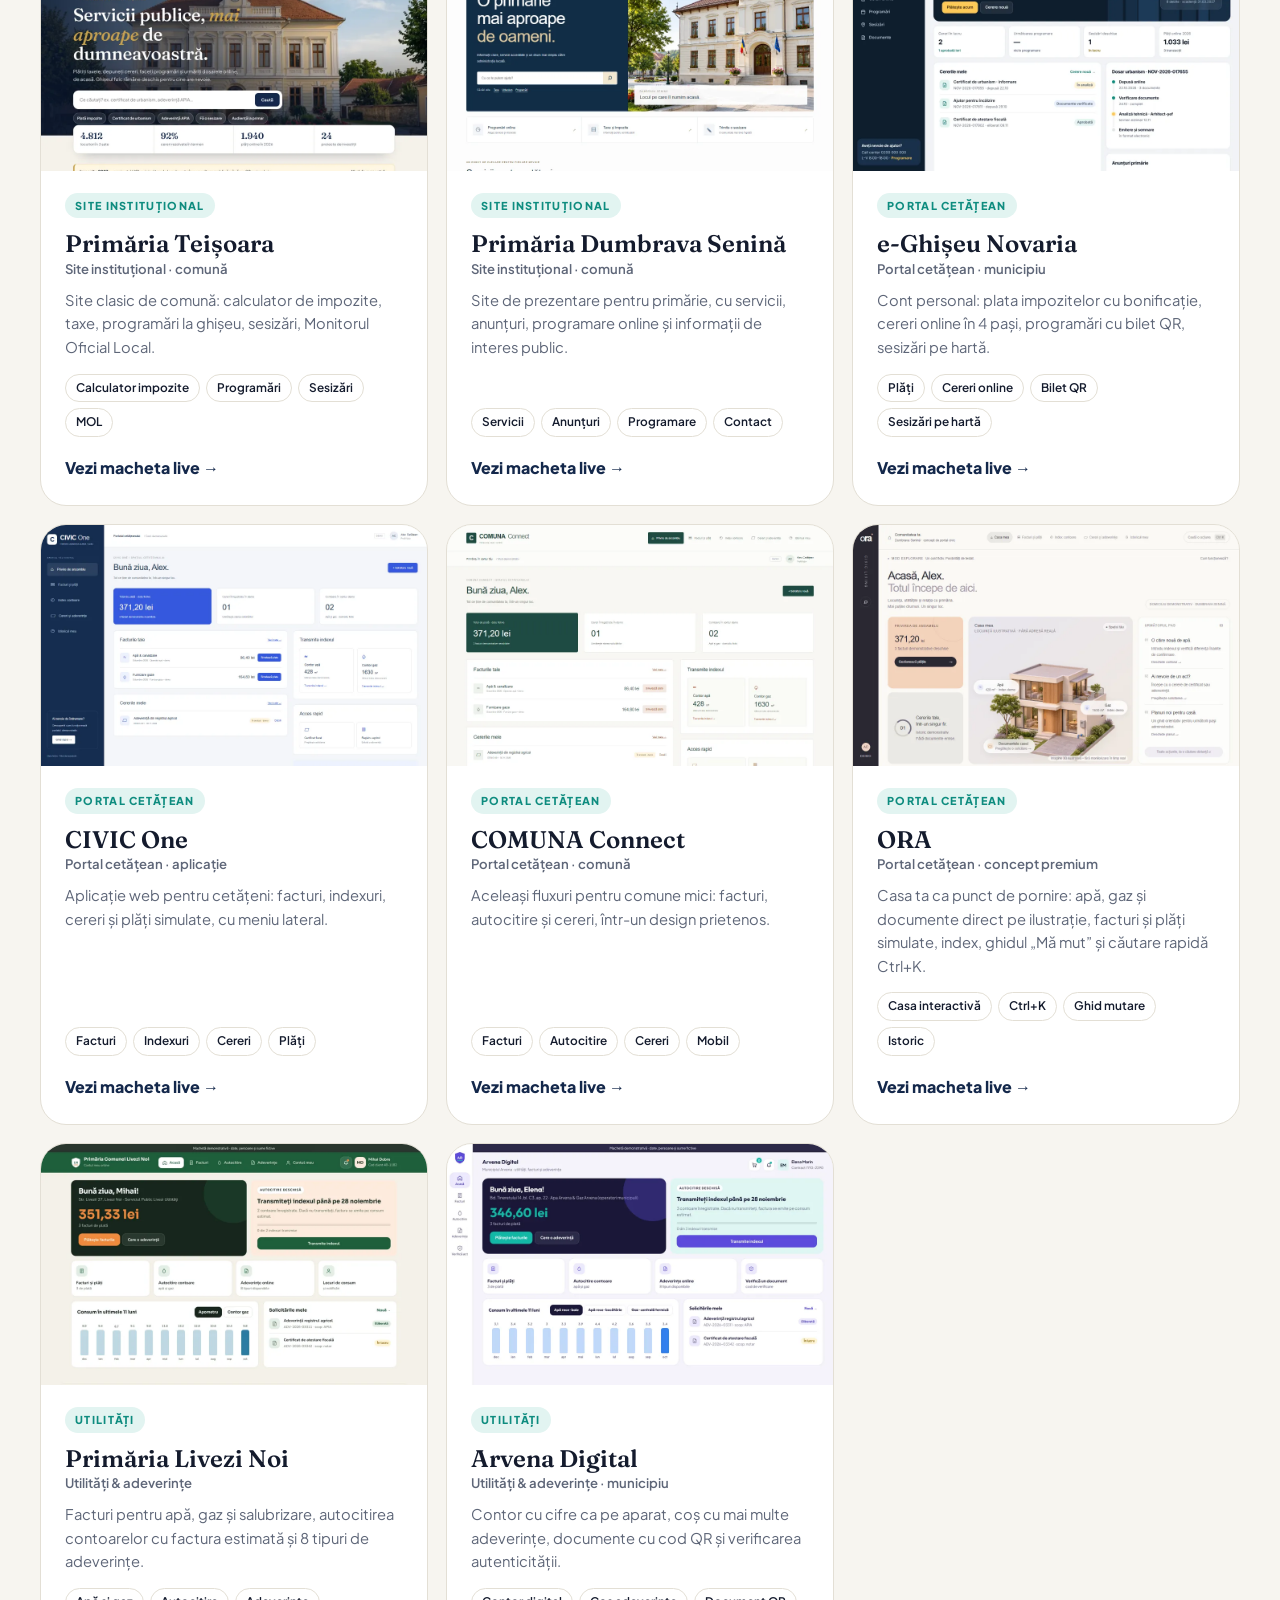
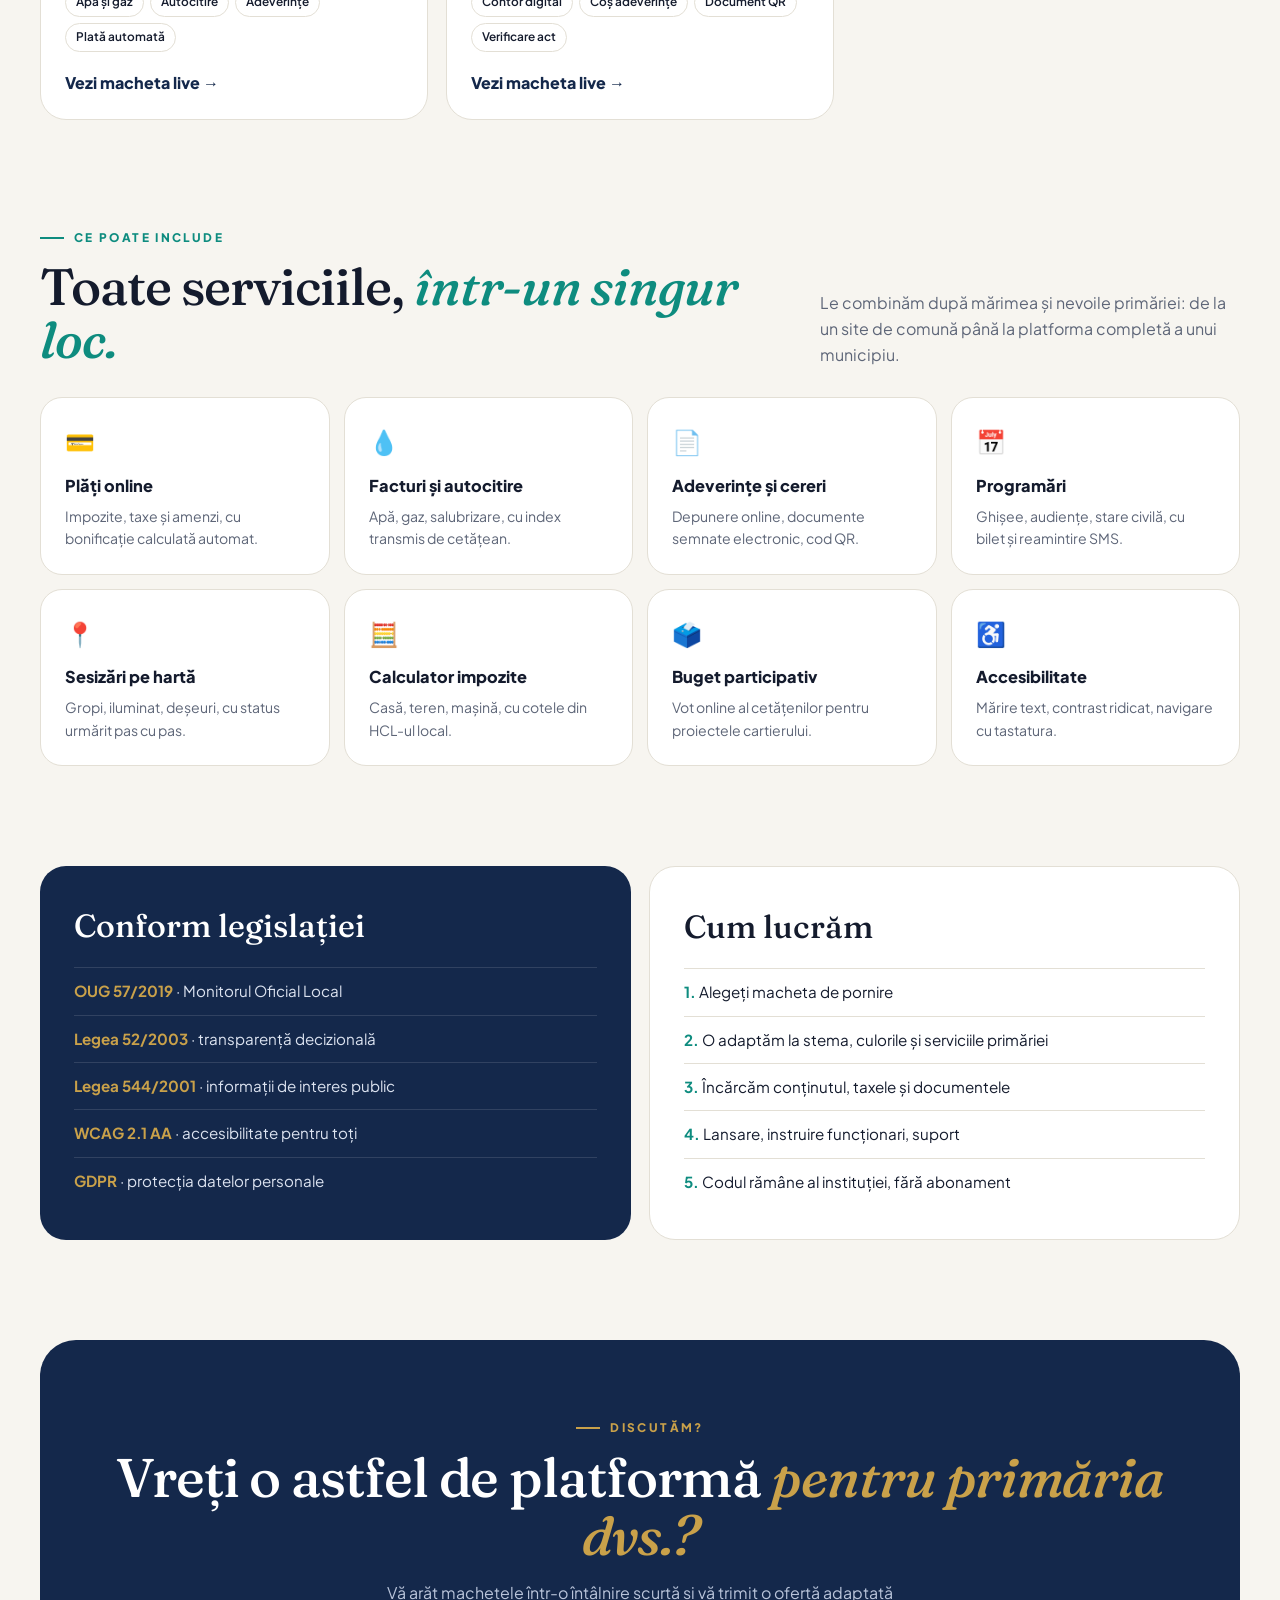
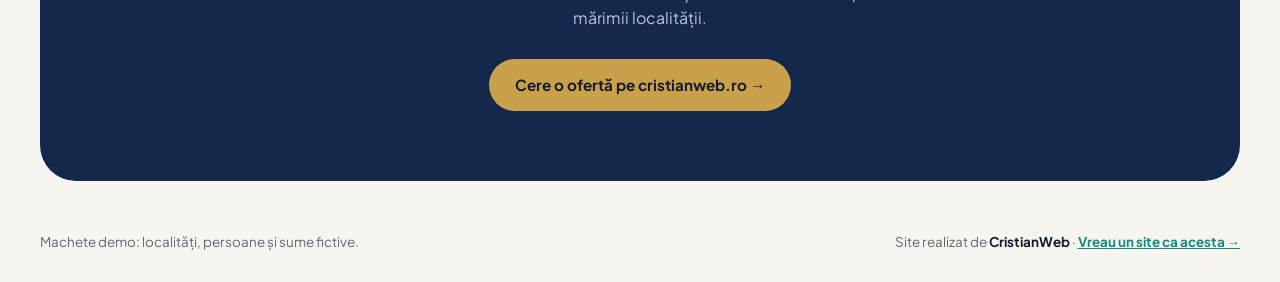
==== commit 72ae35cc: "Adaug macheta ORA" ====
--- a/index.html
+++ b/index.html
@@ -1,4 +1,4 @@
-<!DOCTYPE html><html lang="ro"><head><meta charset="utf-8"><meta name="viewport" content="width=device-width,initial-scale=1"><meta name="robots" content="noindex,nofollow"><title>Machete pentru primării — CristianWeb</title><meta name="description" content="8 machete demo pentru primării: site-uri instituționale, portaluri cetățean, utilități și o platformă premium."><style>@font-face{font-family:'Fra';font-style:normal;font-weight:500;font-display:swap;src:url([data-uri]) format('woff2');unicode-range:U+0100-02BA,U+02BD-02C5,U+02C7-02CC,U+02CE-02D7,U+02DD-02FF,U+0304,U+0308,U+0329,U+1D00-1DBF,U+1E00-1E9F,U+1EF2-1EFF,U+2020,U+20A0-20AB,U+20AD-20C0,U+2113,U+2C60-2C7F,U+A720-A7FF;}
+<!DOCTYPE html><html lang="ro"><head><meta charset="utf-8"><meta name="viewport" content="width=device-width,initial-scale=1"><meta name="robots" content="noindex,nofollow"><title>Machete pentru primării — CristianWeb</title><meta name="description" content="9 machete demo pentru primării: site-uri instituționale, portaluri cetățean, utilități și o platformă premium."><style>@font-face{font-family:'Fra';font-style:normal;font-weight:500;font-display:swap;src:url([data-uri]) format('woff2');unicode-range:U+0100-02BA,U+02BD-02C5,U+02C7-02CC,U+02CE-02D7,U+02DD-02FF,U+0304,U+0308,U+0329,U+1D00-1DBF,U+1E00-1E9F,U+1EF2-1EFF,U+2020,U+20A0-20AB,U+20AD-20C0,U+2113,U+2C60-2C7F,U+A720-A7FF;}
 @font-face{font-family:'Fra';font-style:normal;font-weight:500;font-display:swap;src:url([data-uri]) format('woff2');unicode-range:U+0000-00FF,U+0131,U+0152-0153,U+02BB-02BC,U+02C6,U+02DA,U+02DC,U+0304,U+0308,U+0329,U+2000-206F,U+20AC,U+2122,U+2191,U+2193,U+2212,U+2215,U+FEFF,U+FFFD;}
 @font-face{font-family:'Fra';font-style:normal;font-weight:600;font-display:swap;src:url([data-uri]) format('woff2');unicode-range:U+0100-02BA,U+02BD-02C5,U+02C7-02CC,U+02CE-02D7,U+02DD-02FF,U+0304,U+0308,U+0329,U+1D00-1DBF,U+1E00-1E9F,U+1EF2-1EFF,U+2020,U+20A0-20AB,U+20AD-20C0,U+2113,U+2C60-2C7F,U+A720-A7FF;}
 @font-face{font-family:'Fra';font-style:normal;font-weight:600;font-display:swap;src:url([data-uri]) format('woff2');unicode-range:U+0000-00FF,U+0131,U+0152-0153,U+02BB-02BC,U+02C6,U+02DA,U+02DC,U+0304,U+0308,U+0329,U+2000-206F,U+20AC,U+2122,U+2191,U+2193,U+2212,U+2215,U+FEFF,U+FFFD;}
@@ -63,19 +63,19 @@
 <a class="btn btn-n" href="#machete">Vezi machetele</a><button class="hb" id="hb" aria-label="Meniu"><i></i><i></i><i></i></button></div></header>
 <div class="mm" id="mm"><button class="x" id="mx" aria-label="Închide">✕</button><nav><a href="#machete">Machete</a><a href="#functii">Funcții</a><a href="#conformitate">Conformitate</a><a href="#contact">Contact</a></nav><a class="btn" href="https://cristianweb.ro" target="_blank" rel="noopener">Cere o ofertă</a></div>
 <main><div class="hero"><div class="wrap"><span class="ey">Primării și instituții publice</span><h1 class="sf">Primăria care <em>răspunde online</em>, nu doar la ghișeu.</h1>
-<p>Site-uri instituționale, portaluri pentru cetățeni și platforme de utilități, scrise de la zero, fără abonamente lunare. Deschideți oricare dintre cele 8 machete și testați-o ca un cetățean.</p>
-<div class="b"><a class="btn btn-n" href="#machete">Vezi cele 8 machete</a><a class="btn btn-o" href="veridia/" target="_blank" rel="noopener">Deschide Veridia ↗</a></div>
-<div class="st"><div><b>8</b><span>machete funcționale</span></div><div><b>4</b><span>tipuri de platformă</span></div><div><b>100%</b><span>desktop și telefon</span></div><div><b>0 lei</b><span>abonament lunar</span></div></div></div></div>
+<p>Site-uri instituționale, portaluri pentru cetățeni și platforme de utilități, scrise de la zero, fără abonamente lunare. Deschideți oricare dintre cele 9 machete și testați-o ca un cetățean.</p>
+<div class="b"><a class="btn btn-n" href="#machete">Vezi cele 9 machete</a><a class="btn btn-o" href="veridia/" target="_blank" rel="noopener">Deschide Veridia ↗</a></div>
+<div class="st"><div><b>9</b><span>machete funcționale</span></div><div><b>4</b><span>tipuri de platformă</span></div><div><b>100%</b><span>desktop și telefon</span></div><div><b>0 lei</b><span>abonament lunar</span></div></div></div></div>
 
 <section id="machete"><div class="wrap"><div class="sh"><div><span class="ey">Machete demo</span><h2 class="sf">Alegeți modelul <em>potrivit instituției.</em></h2></div><p>Fiecare machetă se deschide separat și funcționează: calculatoare, plăți simulate, programări, cereri. Datele sunt fictive.</p></div>
-<div class="flt" id="flt"><button class="on" data-f="all">Toate · 8</button><button data-f="site">Site instituțional</button><button data-f="app">Portal cetățean</button><button data-f="util">Utilități</button><button data-f="prem">Premium</button></div>
+<div class="flt" id="flt"><button class="on" data-f="all">Toate · 9</button><button data-f="site">Site instituțional</button><button data-f="app">Portal cetățean</button><button data-f="util">Utilități</button><button data-f="prem">Premium</button></div>
 <div class="gr" id="gr"><article class="cd big" data-c="prem"><a class="sh" href="veridia/" target="_blank" rel="noopener"><img src="thumbs/veridia.webp" alt="Captură machetă Veridia" loading="lazy" width="960" height="600"><span class="op">Deschide demo ↗</span></a>
 <div class="bd"><span class="ct">Premium</span><h3>Veridia</h3><small>Platformă premium · municipiu</small><p>Geamăn digital al orașului, cu hartă 3D live, evenimente de viață, asistent, bonul taxelor, buget participativ și promisiuni.</p><div class="tg"><span>Hartă 3D live</span><span>Asistent</span><span>Buget participativ</span><span>Transparență</span></div><a class="ln" href="veridia/" target="_blank" rel="noopener">Vezi macheta live →</a></div></article><article class="cd" data-c="site"><a class="sh" href="teisoara/" target="_blank" rel="noopener"><img src="thumbs/teisoara.webp" alt="Captură machetă Primăria Teișoara" loading="lazy" width="960" height="600"><span class="op">Deschide demo ↗</span></a>
 <div class="bd"><span class="ct">Site instituțional</span><h3>Primăria Teișoara</h3><small>Site instituțional · comună</small><p>Site clasic de comună: calculator de impozite, taxe, programări la ghișeu, sesizări, Monitorul Oficial Local.</p><div class="tg"><span>Calculator impozite</span><span>Programări</span><span>Sesizări</span><span>MOL</span></div><a class="ln" href="teisoara/" target="_blank" rel="noopener">Vezi macheta live →</a></div></article><article class="cd" data-c="site"><a class="sh" href="dumbrava-senina/" target="_blank" rel="noopener"><img src="thumbs/dumbrava-senina.webp" alt="Captură machetă Primăria Dumbrava Senină" loading="lazy" width="960" height="600"><span class="op">Deschide demo ↗</span></a>
 <div class="bd"><span class="ct">Site instituțional</span><h3>Primăria Dumbrava Senină</h3><small>Site instituțional · comună</small><p>Site de prezentare pentru primărie, cu servicii, anunțuri, programare online și informații de interes public.</p><div class="tg"><span>Servicii</span><span>Anunțuri</span><span>Programare</span><span>Contact</span></div><a class="ln" href="dumbrava-senina/" target="_blank" rel="noopener">Vezi macheta live →</a></div></article><article class="cd" data-c="app"><a class="sh" href="novaria/" target="_blank" rel="noopener"><img src="thumbs/novaria.webp" alt="Captură machetă e-Ghișeu Novaria" loading="lazy" width="960" height="600"><span class="op">Deschide demo ↗</span></a>
 <div class="bd"><span class="ct">Portal cetățean</span><h3>e-Ghișeu Novaria</h3><small>Portal cetățean · municipiu</small><p>Cont personal: plata impozitelor cu bonificație, cereri online în 4 pași, programări cu bilet QR, sesizări pe hartă.</p><div class="tg"><span>Plăți</span><span>Cereri online</span><span>Bilet QR</span><span>Sesizări pe hartă</span></div><a class="ln" href="novaria/" target="_blank" rel="noopener">Vezi macheta live →</a></div></article><article class="cd" data-c="app"><a class="sh" href="civic-one/" target="_blank" rel="noopener"><img src="thumbs/civic-one.webp" alt="Captură machetă CIVIC One" loading="lazy" width="960" height="600"><span class="op">Deschide demo ↗</span></a>
 <div class="bd"><span class="ct">Portal cetățean</span><h3>CIVIC One</h3><small>Portal cetățean · aplicație</small><p>Aplicație web pentru cetățeni: facturi, indexuri, cereri și plăți simulate, cu meniu lateral.</p><div class="tg"><span>Facturi</span><span>Indexuri</span><span>Cereri</span><span>Plăți</span></div><a class="ln" href="civic-one/" target="_blank" rel="noopener">Vezi macheta live →</a></div></article><article class="cd" data-c="app"><a class="sh" href="comuna-connect/" target="_blank" rel="noopener"><img src="thumbs/comuna-connect.webp" alt="Captură machetă COMUNA Connect" loading="lazy" width="960" height="600"><span class="op">Deschide demo ↗</span></a>
-<div class="bd"><span class="ct">Portal cetățean</span><h3>COMUNA Connect</h3><small>Portal cetățean · comună</small><p>Aceleași fluxuri pentru comune mici: facturi, autocitire și cereri, într-un design prietenos.</p><div class="tg"><span>Facturi</span><span>Autocitire</span><span>Cereri</span><span>Mobil</span></div><a class="ln" href="comuna-connect/" target="_blank" rel="noopener">Vezi macheta live →</a></div></article><article class="cd" data-c="util"><a class="sh" href="livezi-noi/" target="_blank" rel="noopener"><img src="thumbs/livezi-noi.webp" alt="Captură machetă Primăria Livezi Noi" loading="lazy" width="960" height="600"><span class="op">Deschide demo ↗</span></a>
+<div class="bd"><span class="ct">Portal cetățean</span><h3>COMUNA Connect</h3><small>Portal cetățean · comună</small><p>Aceleași fluxuri pentru comune mici: facturi, autocitire și cereri, într-un design prietenos.</p><div class="tg"><span>Facturi</span><span>Autocitire</span><span>Cereri</span><span>Mobil</span></div><a class="ln" href="comuna-connect/" target="_blank" rel="noopener">Vezi macheta live →</a></div></article><article class="cd" data-c="app"><a class="sh" href="ora/" target="_blank" rel="noopener"><img src="thumbs/ora.webp" alt="Captură machetă ORA" loading="lazy" width="960" height="600"><span class="op">Deschide demo ↗</span></a><div class="bd"><span class="ct">Portal cetățean</span><h3>ORA</h3><small>Portal cetățean · concept premium</small><p>Casa ta ca punct de pornire: apă, gaz și documente direct pe ilustrație, facturi și plăți simulate, index, ghidul „Mă mut” și căutare rapidă Ctrl+K.</p><div class="tg"><span>Casa interactivă</span><span>Ctrl+K</span><span>Ghid mutare</span><span>Istoric</span></div><a class="ln" href="ora/" target="_blank" rel="noopener">Vezi macheta live →</a></div></article><article class="cd" data-c="util"><a class="sh" href="livezi-noi/" target="_blank" rel="noopener"><img src="thumbs/livezi-noi.webp" alt="Captură machetă Primăria Livezi Noi" loading="lazy" width="960" height="600"><span class="op">Deschide demo ↗</span></a>
 <div class="bd"><span class="ct">Utilități</span><h3>Primăria Livezi Noi</h3><small>Utilități & adeverințe</small><p>Facturi pentru apă, gaz și salubrizare, autocitirea contoarelor cu factura estimată și 8 tipuri de adeverințe.</p><div class="tg"><span>Apă și gaz</span><span>Autocitire</span><span>Adeverințe</span><span>Plată automată</span></div><a class="ln" href="livezi-noi/" target="_blank" rel="noopener">Vezi macheta live →</a></div></article><article class="cd" data-c="util"><a class="sh" href="arvena/" target="_blank" rel="noopener"><img src="thumbs/arvena.webp" alt="Captură machetă Arvena Digital" loading="lazy" width="960" height="600"><span class="op">Deschide demo ↗</span></a>
 <div class="bd"><span class="ct">Utilități</span><h3>Arvena Digital</h3><small>Utilități & adeverințe · municipiu</small><p>Contor cu cifre ca pe aparat, coș cu mai multe adeverințe, documente cu cod QR și verificarea autenticității.</p><div class="tg"><span>Contor digital</span><span>Coș adeverințe</span><span>Document QR</span><span>Verificare act</span></div><a class="ln" href="arvena/" target="_blank" rel="noopener">Vezi macheta live →</a></div></article></div></div></section>
 
